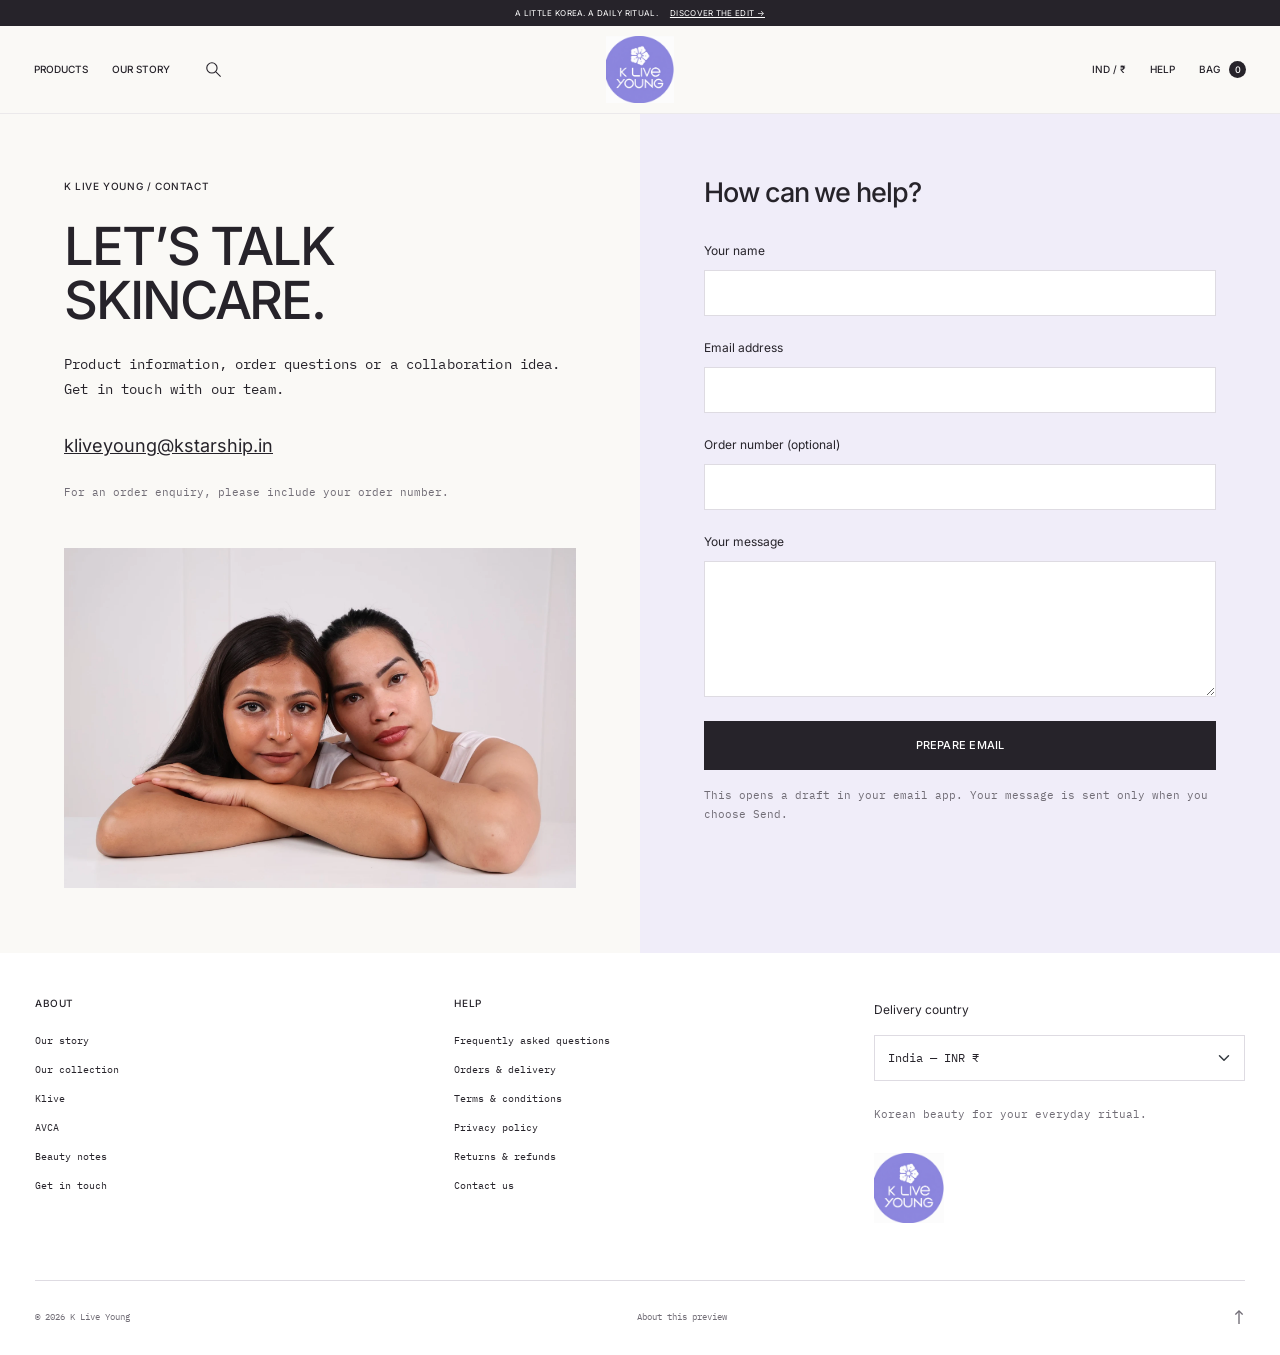
==== contact.html @ 82bd0183 "clients template" ====
<!doctype html>
<html lang="en">
  <head>
    <meta charset="utf-8" />
    <meta name="viewport" content="width=device-width, initial-scale=1" />
    <title>Contact our team | K Live Young</title>
    <meta
      name="description"
      content="Discover Klive and curated Korean beauty. Explore skincare, facial mists and everyday baby-care essentials."
    />
    <link rel="icon" href="assets/images/logo.png" />
    <link rel="stylesheet" href="assets/vendor/bootstrap.min.css" />
    <link rel="stylesheet" href="assets/css/fonts.css" />
    <link rel="stylesheet" href="assets/css/style.css" />
  </head>
  <body id="top" class="">
    <a class="skip-link" href="#main">Skip to content</a>
    <div class="announcement">
      A LITTLE KOREA. A DAILY RITUAL.
      <a href="shop.html">DISCOVER THE EDIT →</a>
    </div>
    <header class="site-header">
      <nav class="navbar container-fluid" aria-label="Main navigation">
        <div class="nav-side">
          <button
            class="nav-link mobile-menu"
            type="button"
            data-bs-toggle="offcanvas"
            data-bs-target="#menuDrawer"
            aria-controls="menuDrawer"
            aria-label="Open menu"
          >
            ☰</button
          ><a class="nav-link desktop-link" href="shop.html">PRODUCTS</a
          ><a class="nav-link desktop-link" href="index.html#our-story"
            >OUR STORY</a
          ><button
            class="icon-button"
            data-bs-toggle="modal"
            data-bs-target="#searchModal"
            aria-label="Search products"
          >
            <svg viewBox="0 0 24 24" aria-hidden="true">
              <circle cx="10" cy="10" r="6.5" />
              <path d="m15 15 6 6" />
            </svg>
          </button>
        </div>
        <a class="brand" href="index.html" aria-label="K Live Young home"
          ><img
            src="assets/images/logo.png"
            alt="K Live Young"
            width="72"
            height="72"
        /></a>
        <div class="nav-side nav-right">
          <span class="region">IND / ₹</span
          ><a class="nav-link account-link" href="contact.html">HELP</a
          ><button
            class="nav-link bag-button"
            data-bs-toggle="offcanvas"
            data-bs-target="#cartDrawer"
            aria-controls="cartDrawer"
          >
            BAG <span class="cart-count">0</span>
          </button>
        </div>
      </nav>
    </header>
    <main id="main" class="contact-page">
      <div class="row g-0">
        <section class="col-lg-6 contact-info">
          <p class="eyebrow">K LIVE YOUNG / CONTACT</p>
          <h1>LET’S TALK<br />SKINCARE.</h1>
          <p class="mono">
            Product information, order questions or a collaboration idea. Get in
            touch with our team.
          </p>
          <a href="mailto:kliveyoung@kstarship.in">kliveyoung@kstarship.in</a>
          <p class="small-copy mt-4">
            For an order enquiry, please include your order number.
          </p>
          <img
            src="assets/images/IMG_0144.webp"
            alt="K Live Young campaign"
            class="contact-photo"
            loading="lazy"
          />
        </section>
        <section class="col-lg-6 contact-form-wrap">
          <h2>How can we help?</h2>
          <form id="contactForm">
            <label for="contactName">Your name</label
            ><input
              id="contactName"
              class="form-control"
              autocomplete="name"
              maxlength="100"
              required
            /><label for="contactEmail">Email address</label
            ><input
              id="contactEmail"
              class="form-control"
              type="email"
              autocomplete="email"
              maxlength="200"
              required
            /><label for="contactOrder">Order number (optional)</label
            ><input
              id="contactOrder"
              class="form-control"
              maxlength="80"
            /><label for="contactMessage">Your message</label
            ><textarea
              id="contactMessage"
              class="form-control"
              rows="6"
              maxlength="2000"
              required
            ></textarea
            ><button class="btn btn-dark w-100 mt-4" type="submit">
              PREPARE EMAIL
            </button>
            <p class="small-copy mt-3">
              This opens a draft in your email app. Your message is sent only
              when you choose Send.
            </p>
            <p id="contactStatus" role="status"></p>
          </form>
        </section>
      </div>
    </main>
    <footer class="site-footer">
      <div class="row g-5">
        <div class="col-6 col-lg-4">
          <h2 class="eyebrow">ABOUT</h2>
          <ul class="footer-links">
            <li><a href="index.html#our-story">Our story</a></li>
            <li><a href="shop.html">Our collection</a></li>
            <li><a href="shop.html?brand=KLIVE">Klive</a></li>
            <li><a href="shop.html?brand=AVCA">AVCA</a></li>
            <li><a href="index.html#beauty-notes">Beauty notes</a></li>
            <li><a href="contact.html">Get in touch</a></li>
          </ul>
        </div>
        <div class="col-6 col-lg-4">
          <h2 class="eyebrow">HELP</h2>
          <ul class="footer-links">
            <li>
              <a href="product.html#product-faq">Frequently asked questions</a>
            </li>
            <li><button data-info="shipping">Orders & delivery</button></li>
            <li><button data-info="terms">Terms & conditions</button></li>
            <li><button data-info="privacy">Privacy policy</button></li>
            <li><button data-info="returns">Returns & refunds</button></li>
            <li><a href="contact.html">Contact us</a></li>
          </ul>
        </div>
        <div class="col-12 col-lg-4">
          <label for="country" class="mb-3">Delivery country</label
          ><select
            id="country"
            class="form-select"
            aria-label="Delivery country"
          >
            <option>India — INR ₹</option>
          </select>
          <p class="small-copy mt-4">Korean beauty for your everyday ritual.</p>
          <a href="index.html" class="footer-logo"
            ><img
              src="assets/images/logo.png"
              alt="K Live Young"
              width="70"
              height="70"
              loading="lazy"
          /></a>
        </div>
      </div>
      <div class="footer-bottom">
        <span>© <span data-year>2026</span> K Live Young</span
        ><button data-info="prototype">About this preview</button
        ><a href="#top" aria-label="Back to top">↑</a>
      </div>
    </footer>
    <div
      class="offcanvas offcanvas-start"
      tabindex="-1"
      id="menuDrawer"
      aria-labelledby="menuTitle"
    >
      <div class="offcanvas-header">
        <h2 class="offcanvas-title" id="menuTitle">Explore K Live Young</h2>
        <button
          class="btn-close"
          data-bs-dismiss="offcanvas"
          aria-label="Close menu"
        ></button>
      </div>
      <div class="offcanvas-body menu-links">
        <a href="shop.html">Shop all</a
        ><a href="shop.html?category=Face%20care">Face care</a
        ><a href="shop.html?category=Mists%20%26%20toners">Mists & toners</a
        ><a href="shop.html?category=Baby%20care">Baby care</a
        ><a href="index.html#our-story">Our story</a
        ><a href="contact.html">Contact</a>
      </div>
    </div>
    <div
      class="offcanvas offcanvas-end"
      tabindex="-1"
      id="cartDrawer"
      aria-labelledby="cartTitle"
    >
      <div class="offcanvas-header">
        <h2 id="cartTitle" class="offcanvas-title">
          Your bag <span class="cart-count">0</span>
        </h2>
        <button
          class="btn-close"
          data-bs-dismiss="offcanvas"
          aria-label="Close bag"
        ></button>
      </div>
      <div class="offcanvas-body d-flex flex-column">
        <div id="cartItems"></div>
        <div class="cart-summary mt-auto">
          <div class="d-flex justify-content-between py-3">
            <span>Subtotal</span><strong id="cartTotal">₹0</strong>
          </div>
          <p class="small-copy">Shipping calculated at checkout.</p>
          <button id="checkoutButton" class="btn btn-dark w-100">
            CONTINUE TO CHECKOUT
          </button>
          <p
            class="cart-notice small-copy"
            id="checkoutNotice"
            role="status"
          ></p>
        </div>
      </div>
    </div>
    <div
      class="modal fade"
      id="searchModal"
      tabindex="-1"
      aria-labelledby="searchTitle"
      aria-hidden="true"
    >
      <div class="modal-dialog modal-lg">
        <div class="modal-content">
          <div class="modal-header">
            <h2 id="searchTitle" class="modal-title fs-5">
              Find your everyday essentials
            </h2>
            <button
              class="btn-close"
              data-bs-dismiss="modal"
              aria-label="Close search"
            ></button>
          </div>
          <div class="modal-body">
            <label for="searchInput" class="visually-hidden"
              >Search products or brands</label
            ><input
              id="searchInput"
              type="search"
              class="form-control"
              placeholder="Search products or brands…"
              autocomplete="off"
            />
            <div id="searchResults" class="mt-4" aria-live="polite"></div>
          </div>
        </div>
      </div>
    </div>
    <div
      class="modal fade"
      id="infoModal"
      tabindex="-1"
      aria-labelledby="infoTitle"
      aria-hidden="true"
    >
      <div class="modal-dialog modal-dialog-centered">
        <div class="modal-content">
          <div class="modal-header">
            <h2 id="infoTitle" class="modal-title fs-5"></h2>
            <button
              class="btn-close"
              data-bs-dismiss="modal"
              aria-label="Close information"
            ></button>
          </div>
          <div class="modal-body"><p id="infoText" class="small-copy"></p></div>
        </div>
      </div>
    </div>
    <div class="toast-container position-fixed bottom-0 end-0 p-3">
      <div id="cartToast" class="toast" role="status" aria-live="polite">
        <div class="toast-body d-flex justify-content-between">
          <span>Added to your bag.</span
          ><button
            class="btn-close ms-3"
            data-bs-dismiss="toast"
            aria-label="Dismiss notification"
          ></button>
        </div>
      </div>
    </div>
    <script src="assets/vendor/bootstrap.bundle.min.js"></script>
    <script src="assets/js/catalog.js"></script>
    <script src="assets/js/app.js"></script>
  </body>
</html>
---- assets/css/fonts.css ----
@font-face {
  font-family: 'Inter';
  font-style: normal;
  font-weight: 400;
  font-display: swap;
  src: url(../fonts/inter-UcCO3FwrK3iLTeHuS_nVMrMxCp50SjIw2boKoduKmMEVuLyfMZg.ttf) format('truetype');
}
@font-face {
  font-family: 'Inter';
  font-style: normal;
  font-weight: 500;
  font-display: swap;
  src: url(../fonts/inter-UcCO3FwrK3iLTeHuS_nVMrMxCp50SjIw2boKoduKmMEVuI6fMZg.ttf) format('truetype');
}
@font-face {
  font-family: 'Inter';
  font-style: normal;
  font-weight: 600;
  font-display: swap;
  src: url(../fonts/inter-UcCO3FwrK3iLTeHuS_nVMrMxCp50SjIw2boKoduKmMEVuGKYMZg.ttf) format('truetype');
}

@font-face {
  font-family: 'IBM Plex Mono';
  font-style: normal;
  font-weight: 400;
  font-display: swap;
  src: url(../fonts/plex-mono--F63fjptAgt5VM-kVkqdyU8n5ig.ttf) format('truetype');
}
@font-face {
  font-family: 'IBM Plex Mono';
  font-style: normal;
  font-weight: 500;
  font-display: swap;
  src: url(../fonts/plex-mono--F6qfjptAgt5VM-kVkqdyU8n3twJ8lc.ttf) format('truetype');
}
---- assets/css/style.css ----
/* K LIVE YOUNG — EDITORIAL BOOTSTRAP THEME
   Change these design tokens to restyle the whole website. */
:root{--paper:#faf9f6;--white:#fff;--ink:#26232a;--muted:#716d76;--lavender:#f0edf9;--lavender-strong:#8e82da;--line:#dedbe2;--sans:'Inter',Arial,sans-serif;--mono:'IBM Plex Mono','Courier New',monospace;--bs-body-color:var(--ink);--bs-body-bg:var(--paper)}
*{box-sizing:border-box}html{scroll-behavior:smooth;scroll-padding-top:100px}body{margin:0;font:15px/1.5 var(--sans);background:var(--paper)}a{color:inherit;text-decoration:none}button,input,select,textarea{font:inherit}button{color:inherit}button:focus-visible,a:focus-visible,input:focus-visible,select:focus-visible,textarea:focus-visible{outline:2px solid var(--lavender-strong);outline-offset:4px}button{border:0;background:none}img{max-width:100%;display:block}h1,h2,h3,p{margin:0}p+p{margin-top:1.25rem}h1,h2,h3{font-family:var(--sans);font-weight:500;letter-spacing:-.04em}h1{font-size:clamp(34px,4.1vw,62px);line-height:1.03}h2{font-size:clamp(28px,3vw,46px);line-height:1.04}h3{font-size:15px;line-height:1.35;letter-spacing:-.015em}.mono,.small-copy,.review-count,.footer-links,.breadcrumb-mini{font-family:var(--mono)}.mono{font-size:14px;line-height:1.8;letter-spacing:.01em}.small-copy{font-size:11px;line-height:1.8;color:var(--muted)}.eyebrow{font-size:10px;letter-spacing:.06em;font-weight:500;text-transform:uppercase}.text-link{display:inline-block;font-size:10px;line-height:1.5;border-bottom:1px solid currentColor;padding-bottom:3px;letter-spacing:.035em}.btn{border-radius:0;padding:15px 25px;font-family:var(--sans);font-size:11px;letter-spacing:.02em;font-weight:500}.btn-dark{--bs-btn-bg:var(--ink);--bs-btn-border-color:var(--ink);--bs-btn-hover-bg:#514967;--bs-btn-hover-border-color:#514967;--bs-btn-disabled-bg:var(--muted);--bs-btn-disabled-border-color:var(--muted)}.btn-light{--bs-btn-bg:var(--paper);--bs-btn-border-color:var(--paper);--bs-btn-hover-bg:var(--lavender);--bs-btn-hover-border-color:var(--lavender)}.form-control,.form-select{border-radius:0;border:1px solid var(--line);padding:13px;font-family:var(--mono);font-size:12px;background-color:var(--white)}.form-control:focus,.form-select:focus{border-color:var(--lavender-strong);box-shadow:0 0 0 2px #8e82da22}.skip-link{position:fixed;top:-80px;left:10px;z-index:2000;background:var(--ink);color:white;padding:10px}.skip-link:focus{top:10px}.announcement{background:var(--ink);color:white;min-height:26px;display:flex;gap:12px;justify-content:center;align-items:center;font-size:8px;letter-spacing:.04em;text-align:center;padding:5px 10px}.announcement a{text-decoration:underline}.site-header{position:sticky;top:0;z-index:1020;background:#faf9f6f5;backdrop-filter:blur(12px)}.navbar{height:88px;padding:8px 34px;border-bottom:1px solid #dedbe288;display:grid;grid-template-columns:1fr auto 1fr}.brand img{height:67px;width:69px;object-fit:contain}.nav-side{display:flex;align-items:center;gap:24px}.nav-right{justify-content:flex-end}.nav-link,.region{font-size:10px;font-weight:500;padding:10px 0;color:var(--ink)}.icon-button{padding:10px;line-height:0}.icon-button svg{width:19px;height:19px;fill:none;stroke:currentColor;stroke-width:1.4}.bag-button{white-space:nowrap}.cart-count{display:inline-flex;align-items:center;justify-content:center;font-size:9px;background:var(--ink);color:white;border-radius:50%;min-width:17px;height:17px;margin-left:6px}.mobile-menu{display:none}.hero-home{height:min(83vw,670px);min-height:500px;position:relative;background:var(--lavender)}.hero-image{width:100%;height:100%;object-fit:cover;object-position:50% 35%}.hero-shade{position:absolute;inset:0;background:linear-gradient(90deg,rgba(29,21,45,.35),transparent 65%)}.hero-copy{position:absolute;left:34px;top:44%;color:white;max-width:480px}.hero-copy h1{font-size:clamp(31px,3vw,50px);margin:14px 0 26px}.hero-copy .btn{padding:12px 18px}.hero-index{position:absolute;right:30px;bottom:24px;color:white;font:10px var(--mono)}.brand-intro{padding:48px 20px;text-align:center;font:10px/1.8 var(--mono);letter-spacing:.02em}.section-heading{padding:33px 34px 28px;display:flex;justify-content:space-between;align-items:flex-end;gap:20px}.section-heading h2{font-size:clamp(28px,3.1vw,48px)}.section-heading .text-link{font-size:9px}.best-grid{display:grid;grid-template-columns:repeat(3,minmax(0,1fr));gap:2px}.product-card{min-width:0;background:var(--paper);position:relative}.product-photo{display:block;position:relative;background:#efeeee;overflow:hidden;aspect-ratio:4/5}.product-photo img{width:100%;height:100%;object-fit:contain;transition:transform .55s}.product-photo:hover img{transform:scale(1.025)}.product-label{position:absolute;top:12px;left:14px;font:8px var(--mono);color:var(--ink);background:#faf9f6cc;padding:4px 6px}.product-caption{padding:13px 16px 17px;min-height:125px;display:flex;flex-direction:column;gap:8px}.product-caption h3{font-size:12px;font-weight:500}.product-caption p{font-size:9px}.quick-add{display:flex;justify-content:space-between;align-items:center;border-top:1px solid var(--line);width:100%;font-size:9px;padding:11px 0 0;margin-top:auto}.quick-add span{font-size:18px}.quick-add:hover{color:#6453a5}.campaign-card{position:relative;overflow:hidden;min-height:100%;background:var(--lavender)}.campaign-card>img{width:100%;height:100%;object-fit:cover;object-position:50% 25%;transition:transform 1s}.campaign-card:hover>img{transform:scale(1.03)}.campaign-caption{position:absolute;left:12px;right:12px;bottom:12px;background:var(--paper);padding:15px;display:flex;justify-content:space-between;gap:12px;font-size:9px}.collection-banner{height:300px;position:relative;margin-top:36px;overflow:hidden;background:var(--lavender)}.collection-banner>img{position:absolute;inset:0;width:100%;height:100%;object-fit:cover;object-position:50% 50%;filter:brightness(.8)}.banner-copy{position:absolute;inset:0;display:flex;align-items:center;justify-content:center;flex-direction:column;color:white;text-align:center;padding:24px;gap:13px;background:#28203335}.banner-copy h2{font-size:32px}.banner-copy .small-copy{color:white}.banner-copy .btn{margin-top:9px}.product-rail,.category-rail{display:grid;gap:17px;padding:0 34px 34px;overflow:auto;scroll-snap-type:x mandatory}.five-up{grid-template-columns:repeat(5,minmax(0,1fr))}.four-up{grid-template-columns:repeat(4,minmax(0,1fr));gap:2px;padding:0}.product-rail .product-card{scroll-snap-align:start}.five-up .product-photo{aspect-ratio:4/5}.five-up .product-caption{padding:13px 0}.five-up h3{font-size:11px}.discovery-banner{height:620px;position:relative;overflow:hidden;margin-top:30px;background:var(--lavender)}.discovery-image{width:100%;height:100%;object-fit:cover;object-position:50% 36%}.discovery-copy{position:absolute;inset:0;display:flex;align-items:center;justify-content:flex-start;flex-direction:column;padding:65px 20px;background:linear-gradient(180deg,#2d264840,transparent 65%);color:white;text-align:center}.discovery-copy h2{font-size:clamp(25px,3vw,42px);margin:22px 0}.discovery-copy .btn{margin-top:10px}.category-rail{grid-template-columns:repeat(5,minmax(0,1fr));padding-bottom:38px;gap:18px}.category-card img{width:100%;aspect-ratio:4/5;object-fit:cover}.category-card h3{font-size:9px;text-align:center;letter-spacing:0;padding:17px 0}.review-story{background:#fff;margin-top:20px}.review-copy{padding:55px 40px;display:flex;flex-direction:column;min-height:650px}.review-copy h2{font-size:31px;margin:20px 0}.review-empty{margin-top:auto;padding-top:45px}.review-symbol{font-size:35px}.review-empty>p{font-size:14px;margin-top:12px}.review-empty>.small-copy{font-size:11px;max-width:440px;margin:20px 0}.story-image{width:100%;height:650px;object-fit:cover;object-position:50% 24%}.brand-statement{padding:42px 35px 45px;background:white}.brand-statement h2{font-size:24px;margin-bottom:20px}.brand-statement .col-md-6:last-child>p{font-size:15px;max-width:580px;margin-bottom:20px}.editorial-strip{display:grid;grid-template-columns:repeat(4,1fr);gap:2px;padding:0 34px 60px;background:white}.editorial-strip img{width:100%;aspect-ratio:4/5;object-fit:cover;object-position:center}.editorial-strip span{display:block;padding:15px 0;font-size:8px}.site-footer{padding:45px 35px 25px;background:white}.site-footer .eyebrow{margin-bottom:24px}.footer-links{list-style:none;padding:0;font-size:10px;line-height:1.5}.footer-links li{margin:14px 0}.footer-links button{padding:0;text-align:left}.site-footer label{font-size:12px}.footer-logo{display:inline-block;margin-top:28px}.footer-bottom{display:flex;align-items:center;justify-content:space-between;margin-top:50px;padding-top:22px;border-top:1px solid var(--line);font:9px var(--mono);color:var(--muted)}.footer-bottom>a{font-size:20px}.product-main{position:relative}.product-gallery{position:relative;background:#eee}.breadcrumb-mini{position:absolute;top:20px;left:22px;right:22px;font-size:9px;z-index:5;mix-blend-mode:multiply}.carousel-item img{width:100%;height:760px;object-fit:contain;background:#eee}.gallery-arrow{display:flex;align-items:center;justify-content:center;background:white;color:var(--ink);border-radius:50%;width:42px;height:42px}.carousel-control-next,.carousel-control-prev{opacity:1;width:12%}.gallery-thumbs{position:absolute;bottom:15px;left:20px;display:flex;gap:10px;z-index:6}.gallery-thumbs button{padding:0;width:54px;height:60px;border:1px solid transparent;background:white}.gallery-thumbs img{width:100%;height:100%;object-fit:cover}.gallery-thumbs button.active{border:2px solid var(--ink)}.product-info{padding:70px clamp(28px,5.5vw,90px) 35px}.tag-label{display:inline-block;background:var(--lavender);padding:7px;margin-bottom:17px}.product-info h1{font-size:27px;line-height:1.25;letter-spacing:-.025em;margin:22px 0 17px}.review-count{font-size:9px;text-decoration:underline}.product-description{margin-top:34px}.product-info>.mono{font-size:13px;margin-bottom:25px}.quantity-field{width:80px;max-width:80px;padding:8px}.product-add{margin-bottom:24px}.help-card{background:white;padding:20px;margin:0 0 20px}.help-card p{font-size:13px;margin:12px 0}.routine-helper{display:flex;gap:16px;border:1px solid var(--line);padding:12px;align-items:center}.routine-helper>img{width:65px;height:80px;object-fit:contain}.routine-helper p{font-size:13px;margin:7px 0}.purchase-support{display:flex;gap:25px;justify-content:space-between;margin-top:24px;font-size:11px}.purchase-support span,.purchase-support button{font:9px var(--mono);color:var(--muted);padding:0}.attribute-strip{padding:70px 20px;text-align:center;font:15px var(--mono)}.product-details .details-copy{padding:70px 6vw}.details-copy h2{font-size:24px;line-height:1.25;margin-bottom:28px}.details-copy>.mono{font-size:13px;margin-bottom:38px}.panel-image{width:100%;height:100%;min-height:650px;max-height:900px;object-fit:cover;object-position:50% 28%}.accordion{--bs-accordion-bg:transparent;--bs-accordion-border-color:var(--line);--bs-accordion-btn-focus-box-shadow:none;--bs-accordion-active-bg:transparent;--bs-accordion-active-color:var(--ink)}.accordion-button{font-family:var(--sans);font-size:14px;line-height:1.45;padding:22px 0;background:none;border-radius:0!important;box-shadow:none!important;gap:15px}.accordion-button::after{background:none!important;content:'+';font:20px var(--sans);width:auto;height:auto;transform:none!important;margin-left:auto}.accordion-button:not(.collapsed)::after{content:'−'}.accordion-body{padding:0 20px 25px 0}.product-faq{padding:65px 4vw;gap:0}.faq-copy{padding:25px 0 25px 6vw}.faq-copy>.mono{margin-bottom:35px}.question-banner{position:relative;height:660px}.question-banner>img{width:100%;height:100%;object-fit:cover;object-position:50% 28%}.question-content{position:absolute;left:50%;top:50%;transform:translate(-50%,-50%);width:min(90%,660px);padding:45px;background:#faf9f6ed;text-align:center}.question-content h2{font-size:54px}.question-content>p{margin-top:20px}.question-content form{display:flex;margin-top:35px;background:white}.question-content input{border:0}.question-content button{padding:0 20px;font-size:26px}.product-reviews{margin-top:12px;background:white}.reviews-copy{padding:65px 6vw}.reviews-copy h2{font-size:30px;margin-bottom:25px}.reviews-copy .review-empty{padding:90px 0 50px}.brand-end{background:var(--lavender);min-height:500px;display:flex;align-items:center;justify-content:center;text-align:center;flex-direction:column;gap:45px;padding:65px 20px}.brand-end h2{font-size:34px}.brand-end img{object-fit:contain}.sticky-buy{position:fixed;bottom:0;left:0;right:0;z-index:1015;display:flex;justify-content:space-between;align-items:center;background:#fff;border-top:1px solid var(--line);padding:12px 25px;gap:20px;transform:translateY(110%);transition:transform .25s}.sticky-buy.visible{transform:translateY(0)}.sticky-buy>span{font-size:13px}.sticky-buy .btn{min-width:300px;padding:12px 20px}.offcanvas{--bs-offcanvas-width:460px;background:var(--paper)}.offcanvas-title{font-size:20px}.offcanvas-header{padding:25px;border-bottom:1px solid var(--line)}.menu-links{display:flex;flex-direction:column;gap:25px;padding:30px;font-size:23px}.cart-item{display:grid;grid-template-columns:85px 1fr;gap:16px;padding:20px 0;border-bottom:1px solid var(--line)}.cart-item img{width:85px;height:110px;object-fit:contain;background:#eee}.cart-item h3{font-size:13px}.cart-item .price{font:12px var(--mono);margin-top:8px}.cart-controls{display:flex;align-items:center;gap:15px;margin-top:12px}.cart-controls button{padding:4px 8px;border:1px solid var(--line);font-size:12px}.cart-remove{font-size:10px!important;margin-left:auto}.cart-notice{margin-top:15px;color:var(--ink)}.cart-empty{padding:40px 5px;font:14px var(--mono)}.modal-content{border:0;border-radius:0;background:var(--paper)}.modal-header{padding:25px;border-bottom-color:var(--line)}.modal-body{padding:25px}.search-result{display:flex;align-items:center;gap:20px;padding:16px 0;border-bottom:1px solid var(--line)}.search-result img{width:60px;height:75px;object-fit:contain;background:#eee}.search-result h3{font-size:14px}.search-result p{font:11px var(--mono);margin-top:8px}.toast{border-radius:0;background:var(--ink);color:white}.toast .btn-close{filter:invert(1)}.shop-heading{padding:70px 35px;background:var(--lavender)}.shop-heading h1{margin:25px 0}.shop-heading>.mono{font-size:13px}.shop-toolbar{padding:30px 35px;display:flex;justify-content:space-between;gap:20px}.shop-toolbar>div{display:flex;gap:15px}.shop-toolbar .form-select{max-width:220px;width:210px}.collection-count{padding:0 35px 20px}.collection-grid{display:grid;grid-template-columns:repeat(3,minmax(0,1fr));gap:2px;padding-bottom:50px}.empty-message{padding:70px 35px}.contact-info{padding:65px 5vw}.contact-info h1{margin:25px 0}.contact-info>.mono{margin-bottom:30px}.contact-info>a{font-size:18px;text-decoration:underline;overflow-wrap:anywhere}.contact-photo{margin-top:45px;width:100%;height:340px;object-fit:cover;object-position:center}.contact-form-wrap{padding:65px 5vw;background:var(--lavender)}.contact-form-wrap h2{font-size:27px;margin-bottom:35px}.contact-form-wrap label{font-size:12px;display:block;margin:23px 0 10px}#contactStatus{font:12px var(--mono);margin-top:20px}
@media(min-width:1600px){.hero-home{height:760px}.carousel-item img{height:880px}}
@media(max-width:991px){.nav-side{gap:14px}.navbar{padding:8px 22px}.product-info{padding:45px 35px}.carousel-item img{height:650px}.product-main .product-gallery{margin-bottom:0}.five-up{grid-template-columns:repeat(5,minmax(180px,1fr))}.category-rail{grid-template-columns:repeat(5,minmax(180px,1fr))}.product-info h1{font-size:30px}.product-main .product-info{max-width:680px;margin:auto}.hero-home{min-height:520px;height:70vw}.section-heading h2{font-size:37px}.panel-image{min-height:570px}.product-faq{padding:40px 25px}.faq-copy{padding-left:35px}.review-copy{padding:35px 25px}.story-image{height:610px}.editorial-strip{padding:0 22px 35px}.section-heading{padding-left:22px;padding-right:22px}.product-rail:not(.four-up),.category-rail{padding-left:22px;padding-right:22px}}
@media(max-width:767px){html{scroll-padding-top:85px}.announcement{font-size:7px;gap:7px}.announcement a{display:none}.navbar{height:78px;padding:7px 15px}.brand img{height:59px;width:61px}.nav-side{gap:9px}.desktop-link,.region,.account-link{display:none}.mobile-menu{display:block;font-size:20px}.nav-link{font-size:9px}.icon-button svg{width:17px;height:17px}.hero-home{height:610px;min-height:0}.hero-image{object-position:54% 35%}.hero-shade{background:linear-gradient(0deg,#1c173b70,transparent 80%)}.hero-copy{left:20px;top:auto;bottom:60px;max-width:310px}.hero-copy h1{font-size:35px}.hero-copy .btn{font-size:9px}.hero-index{right:18px;bottom:20px}.brand-intro{padding:28px 20px;font-size:8px}.section-heading{padding:28px 20px 23px;align-items:flex-end}.section-heading h2{font-size:32px}.section-heading>.text-link{font-size:8px;max-width:110px}.best-grid{grid-template-columns:repeat(2,minmax(0,1fr))}.best-grid>.campaign-card{grid-column:1/-1;height:450px}.best-grid>.product-card .product-caption{padding:12px;min-height:160px}.product-photo{aspect-ratio:3/4}.product-caption{padding:12px 10px;min-height:165px}.product-caption h3{font-size:12px}.product-caption p{font-size:9px}.product-label{font-size:7px;top:10px;left:8px;padding:4px}.collection-banner{height:300px;margin-top:24px}.banner-copy h2{font-size:27px}.five-up{grid-template-columns:repeat(5, minmax(165px,44vw));gap:12px;padding:0 20px 20px!important}.four-up{grid-template-columns:repeat(4,minmax(175px,46vw));padding-bottom:20px;gap:2px}.five-up .product-caption{padding:12px 0;min-height:170px}.category-rail{grid-template-columns:repeat(5,minmax(165px,43vw));gap:12px;padding:0 20px 20px!important}.category-card h3{font-size:9px}.discovery-banner{height:570px;margin-top:15px}.discovery-copy{padding-top:45px}.discovery-copy h2{font-size:28px}.discovery-image{object-position:50% 25%}.review-copy{min-height:470px;padding:35px 20px}.review-copy h2{font-size:31px}.review-empty{padding-top:35px}.story-image{height:460px;object-position:50% 25%}.brand-statement{padding:35px 20px}.brand-statement .eyebrow{margin-bottom:30px}.brand-statement h2{font-size:25px}.brand-statement .col-md-6:last-child>p{font-size:14px}.editorial-strip{grid-template-columns:repeat(2,1fr);padding:0 20px 20px;gap:18px 12px}.editorial-strip span{font-size:8px}.site-footer{padding:35px 20px 20px}.footer-links{font-size:10px}.footer-bottom{gap:15px;font-size:8px;margin-top:35px}.carousel-item img{height:510px}.gallery-thumbs{bottom:12px;left:15px;gap:7px}.gallery-thumbs button{width:44px;height:51px}.breadcrumb-mini{top:14px;left:15px;font-size:8px}.product-info{padding:35px 20px!important}.product-info h1{font-size:27px}.product-description{margin-top:25px}.product-info>.mono{font-size:13px}.attribute-strip{padding:40px 20px;font-size:12px;line-height:2}.product-details{flex-direction:column-reverse}.product-details .details-copy{padding:35px 20px}.details-copy h2{font-size:25px}.panel-image{height:500px;min-height:0;max-height:none}.product-faq{padding:0}.product-faq .faq-copy{padding:35px 20px}.faq-copy>.mono{font-size:13px}.accordion-button{font-size:14px;padding:21px 0}.question-banner{height:590px}.question-content{padding:32px 20px}.question-content h2{font-size:46px}.question-content>p{font-size:14px}.question-content form{margin-top:28px}.question-content .small-copy{font-size:10px}.product-reviews{flex-direction:column-reverse}.reviews-copy{padding:35px 20px}.reviews-copy h2{font-size:27px}.reviews-copy .review-empty{padding:45px 0 20px}.brand-end{min-height:450px;gap:35px}.brand-end h2{font-size:29px}.sticky-buy{padding:10px 15px;gap:10px}.sticky-buy>span{display:none}.sticky-buy .btn{min-width:0;width:100%;font-size:10px}.offcanvas{--bs-offcanvas-width:min(95vw,460px)}.offcanvas-header{padding:22px 18px}.offcanvas-body{padding:18px}.shop-heading{padding:45px 20px}.shop-heading h1{font-size:42px}.shop-toolbar{padding:20px;flex-direction:column;gap:12px}.shop-toolbar>div{gap:10px}.shop-toolbar .form-select{width:100%;max-width:none}.shop-toolbar>#sortFilter{width:100%}.collection-count{padding:0 20px 20px}.collection-grid{grid-template-columns:repeat(2,minmax(0,1fr))}.contact-info,.contact-form-wrap{padding:40px 20px}.contact-info h1{font-size:43px}.contact-photo{height:320px}.contact-info>a{font-size:16px}.contact-form-wrap h2{font-size:26px}}
@media(prefers-reduced-motion:reduce){*{scroll-behavior:auto!important;transition:none!important;animation:none!important}}

@media(max-width:767px){.site-footer>.row{--bs-gutter-x:24px}}
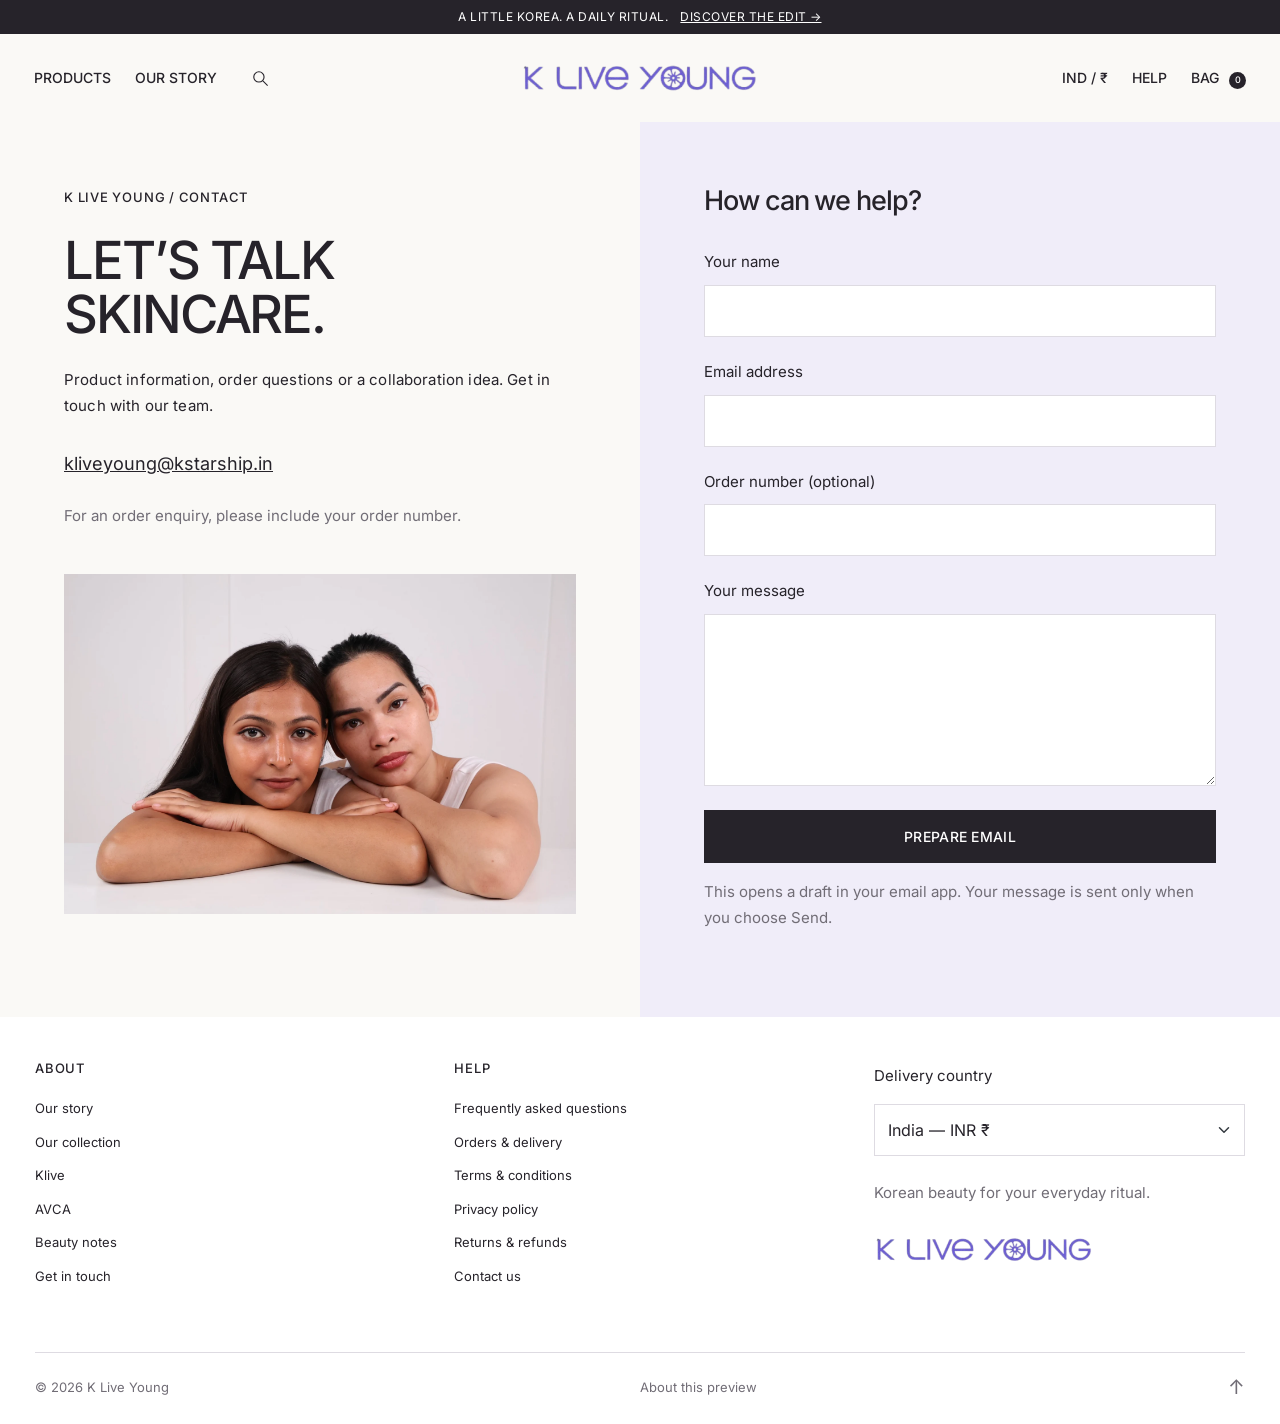
==== commit 7e5476c7: "update" ====
--- a/contact.html
+++ b/contact.html
@@ -48,10 +48,9 @@
         </div>
         <a class="brand" href="index.html" aria-label="K Live Young home"
           ><img
-            src="assets/images/logo.png"
+            src="assets/images/klive-wordmark.svg"
             alt="K Live Young"
-            width="72"
-            height="72"
+            width="240" height="32"
         /></a>
         <div class="nav-side nav-right">
           <span class="region">IND / ₹</span
@@ -168,10 +167,9 @@
           <p class="small-copy mt-4">Korean beauty for your everyday ritual.</p>
           <a href="index.html" class="footer-logo"
             ><img
-              src="assets/images/logo.png"
+              src="assets/images/klive-wordmark.svg"
               alt="K Live Young"
-              width="70"
-              height="70"
+              width="240" height="32"
               loading="lazy"
           /></a>
         </div>
--- a/assets/css/fonts.css
+++ b/assets/css/fonts.css
@@ -19,18 +19,3 @@
   font-display: swap;
   src: url(../fonts/inter-UcCO3FwrK3iLTeHuS_nVMrMxCp50SjIw2boKoduKmMEVuGKYMZg.ttf) format('truetype');
 }
-
-@font-face {
-  font-family: 'IBM Plex Mono';
-  font-style: normal;
-  font-weight: 400;
-  font-display: swap;
-  src: url(../fonts/plex-mono--F63fjptAgt5VM-kVkqdyU8n5ig.ttf) format('truetype');
-}
-@font-face {
-  font-family: 'IBM Plex Mono';
-  font-style: normal;
-  font-weight: 500;
-  font-display: swap;
-  src: url(../fonts/plex-mono--F6qfjptAgt5VM-kVkqdyU8n3twJ8lc.ttf) format('truetype');
-}
--- a/assets/css/style.css
+++ b/assets/css/style.css
@@ -1,10 +1,74 @@
 /* K LIVE YOUNG — EDITORIAL BOOTSTRAP THEME
    Change these design tokens to restyle the whole website. */
-:root{--paper:#faf9f6;--white:#fff;--ink:#26232a;--muted:#716d76;--lavender:#f0edf9;--lavender-strong:#8e82da;--line:#dedbe2;--sans:'Inter',Arial,sans-serif;--mono:'IBM Plex Mono','Courier New',monospace;--bs-body-color:var(--ink);--bs-body-bg:var(--paper)}
-*{box-sizing:border-box}html{scroll-behavior:smooth;scroll-padding-top:100px}body{margin:0;font:15px/1.5 var(--sans);background:var(--paper)}a{color:inherit;text-decoration:none}button,input,select,textarea{font:inherit}button{color:inherit}button:focus-visible,a:focus-visible,input:focus-visible,select:focus-visible,textarea:focus-visible{outline:2px solid var(--lavender-strong);outline-offset:4px}button{border:0;background:none}img{max-width:100%;display:block}h1,h2,h3,p{margin:0}p+p{margin-top:1.25rem}h1,h2,h3{font-family:var(--sans);font-weight:500;letter-spacing:-.04em}h1{font-size:clamp(34px,4.1vw,62px);line-height:1.03}h2{font-size:clamp(28px,3vw,46px);line-height:1.04}h3{font-size:15px;line-height:1.35;letter-spacing:-.015em}.mono,.small-copy,.review-count,.footer-links,.breadcrumb-mini{font-family:var(--mono)}.mono{font-size:14px;line-height:1.8;letter-spacing:.01em}.small-copy{font-size:11px;line-height:1.8;color:var(--muted)}.eyebrow{font-size:10px;letter-spacing:.06em;font-weight:500;text-transform:uppercase}.text-link{display:inline-block;font-size:10px;line-height:1.5;border-bottom:1px solid currentColor;padding-bottom:3px;letter-spacing:.035em}.btn{border-radius:0;padding:15px 25px;font-family:var(--sans);font-size:11px;letter-spacing:.02em;font-weight:500}.btn-dark{--bs-btn-bg:var(--ink);--bs-btn-border-color:var(--ink);--bs-btn-hover-bg:#514967;--bs-btn-hover-border-color:#514967;--bs-btn-disabled-bg:var(--muted);--bs-btn-disabled-border-color:var(--muted)}.btn-light{--bs-btn-bg:var(--paper);--bs-btn-border-color:var(--paper);--bs-btn-hover-bg:var(--lavender);--bs-btn-hover-border-color:var(--lavender)}.form-control,.form-select{border-radius:0;border:1px solid var(--line);padding:13px;font-family:var(--mono);font-size:12px;background-color:var(--white)}.form-control:focus,.form-select:focus{border-color:var(--lavender-strong);box-shadow:0 0 0 2px #8e82da22}.skip-link{position:fixed;top:-80px;left:10px;z-index:2000;background:var(--ink);color:white;padding:10px}.skip-link:focus{top:10px}.announcement{background:var(--ink);color:white;min-height:26px;display:flex;gap:12px;justify-content:center;align-items:center;font-size:8px;letter-spacing:.04em;text-align:center;padding:5px 10px}.announcement a{text-decoration:underline}.site-header{position:sticky;top:0;z-index:1020;background:#faf9f6f5;backdrop-filter:blur(12px)}.navbar{height:88px;padding:8px 34px;border-bottom:1px solid #dedbe288;display:grid;grid-template-columns:1fr auto 1fr}.brand img{height:67px;width:69px;object-fit:contain}.nav-side{display:flex;align-items:center;gap:24px}.nav-right{justify-content:flex-end}.nav-link,.region{font-size:10px;font-weight:500;padding:10px 0;color:var(--ink)}.icon-button{padding:10px;line-height:0}.icon-button svg{width:19px;height:19px;fill:none;stroke:currentColor;stroke-width:1.4}.bag-button{white-space:nowrap}.cart-count{display:inline-flex;align-items:center;justify-content:center;font-size:9px;background:var(--ink);color:white;border-radius:50%;min-width:17px;height:17px;margin-left:6px}.mobile-menu{display:none}.hero-home{height:min(83vw,670px);min-height:500px;position:relative;background:var(--lavender)}.hero-image{width:100%;height:100%;object-fit:cover;object-position:50% 35%}.hero-shade{position:absolute;inset:0;background:linear-gradient(90deg,rgba(29,21,45,.35),transparent 65%)}.hero-copy{position:absolute;left:34px;top:44%;color:white;max-width:480px}.hero-copy h1{font-size:clamp(31px,3vw,50px);margin:14px 0 26px}.hero-copy .btn{padding:12px 18px}.hero-index{position:absolute;right:30px;bottom:24px;color:white;font:10px var(--mono)}.brand-intro{padding:48px 20px;text-align:center;font:10px/1.8 var(--mono);letter-spacing:.02em}.section-heading{padding:33px 34px 28px;display:flex;justify-content:space-between;align-items:flex-end;gap:20px}.section-heading h2{font-size:clamp(28px,3.1vw,48px)}.section-heading .text-link{font-size:9px}.best-grid{display:grid;grid-template-columns:repeat(3,minmax(0,1fr));gap:2px}.product-card{min-width:0;background:var(--paper);position:relative}.product-photo{display:block;position:relative;background:#efeeee;overflow:hidden;aspect-ratio:4/5}.product-photo img{width:100%;height:100%;object-fit:contain;transition:transform .55s}.product-photo:hover img{transform:scale(1.025)}.product-label{position:absolute;top:12px;left:14px;font:8px var(--mono);color:var(--ink);background:#faf9f6cc;padding:4px 6px}.product-caption{padding:13px 16px 17px;min-height:125px;display:flex;flex-direction:column;gap:8px}.product-caption h3{font-size:12px;font-weight:500}.product-caption p{font-size:9px}.quick-add{display:flex;justify-content:space-between;align-items:center;border-top:1px solid var(--line);width:100%;font-size:9px;padding:11px 0 0;margin-top:auto}.quick-add span{font-size:18px}.quick-add:hover{color:#6453a5}.campaign-card{position:relative;overflow:hidden;min-height:100%;background:var(--lavender)}.campaign-card>img{width:100%;height:100%;object-fit:cover;object-position:50% 25%;transition:transform 1s}.campaign-card:hover>img{transform:scale(1.03)}.campaign-caption{position:absolute;left:12px;right:12px;bottom:12px;background:var(--paper);padding:15px;display:flex;justify-content:space-between;gap:12px;font-size:9px}.collection-banner{height:300px;position:relative;margin-top:36px;overflow:hidden;background:var(--lavender)}.collection-banner>img{position:absolute;inset:0;width:100%;height:100%;object-fit:cover;object-position:50% 50%;filter:brightness(.8)}.banner-copy{position:absolute;inset:0;display:flex;align-items:center;justify-content:center;flex-direction:column;color:white;text-align:center;padding:24px;gap:13px;background:#28203335}.banner-copy h2{font-size:32px}.banner-copy .small-copy{color:white}.banner-copy .btn{margin-top:9px}.product-rail,.category-rail{display:grid;gap:17px;padding:0 34px 34px;overflow:auto;scroll-snap-type:x mandatory}.five-up{grid-template-columns:repeat(5,minmax(0,1fr))}.four-up{grid-template-columns:repeat(4,minmax(0,1fr));gap:2px;padding:0}.product-rail .product-card{scroll-snap-align:start}.five-up .product-photo{aspect-ratio:4/5}.five-up .product-caption{padding:13px 0}.five-up h3{font-size:11px}.discovery-banner{height:620px;position:relative;overflow:hidden;margin-top:30px;background:var(--lavender)}.discovery-image{width:100%;height:100%;object-fit:cover;object-position:50% 36%}.discovery-copy{position:absolute;inset:0;display:flex;align-items:center;justify-content:flex-start;flex-direction:column;padding:65px 20px;background:linear-gradient(180deg,#2d264840,transparent 65%);color:white;text-align:center}.discovery-copy h2{font-size:clamp(25px,3vw,42px);margin:22px 0}.discovery-copy .btn{margin-top:10px}.category-rail{grid-template-columns:repeat(5,minmax(0,1fr));padding-bottom:38px;gap:18px}.category-card img{width:100%;aspect-ratio:4/5;object-fit:cover}.category-card h3{font-size:9px;text-align:center;letter-spacing:0;padding:17px 0}.review-story{background:#fff;margin-top:20px}.review-copy{padding:55px 40px;display:flex;flex-direction:column;min-height:650px}.review-copy h2{font-size:31px;margin:20px 0}.review-empty{margin-top:auto;padding-top:45px}.review-symbol{font-size:35px}.review-empty>p{font-size:14px;margin-top:12px}.review-empty>.small-copy{font-size:11px;max-width:440px;margin:20px 0}.story-image{width:100%;height:650px;object-fit:cover;object-position:50% 24%}.brand-statement{padding:42px 35px 45px;background:white}.brand-statement h2{font-size:24px;margin-bottom:20px}.brand-statement .col-md-6:last-child>p{font-size:15px;max-width:580px;margin-bottom:20px}.editorial-strip{display:grid;grid-template-columns:repeat(4,1fr);gap:2px;padding:0 34px 60px;background:white}.editorial-strip img{width:100%;aspect-ratio:4/5;object-fit:cover;object-position:center}.editorial-strip span{display:block;padding:15px 0;font-size:8px}.site-footer{padding:45px 35px 25px;background:white}.site-footer .eyebrow{margin-bottom:24px}.footer-links{list-style:none;padding:0;font-size:10px;line-height:1.5}.footer-links li{margin:14px 0}.footer-links button{padding:0;text-align:left}.site-footer label{font-size:12px}.footer-logo{display:inline-block;margin-top:28px}.footer-bottom{display:flex;align-items:center;justify-content:space-between;margin-top:50px;padding-top:22px;border-top:1px solid var(--line);font:9px var(--mono);color:var(--muted)}.footer-bottom>a{font-size:20px}.product-main{position:relative}.product-gallery{position:relative;background:#eee}.breadcrumb-mini{position:absolute;top:20px;left:22px;right:22px;font-size:9px;z-index:5;mix-blend-mode:multiply}.carousel-item img{width:100%;height:760px;object-fit:contain;background:#eee}.gallery-arrow{display:flex;align-items:center;justify-content:center;background:white;color:var(--ink);border-radius:50%;width:42px;height:42px}.carousel-control-next,.carousel-control-prev{opacity:1;width:12%}.gallery-thumbs{position:absolute;bottom:15px;left:20px;display:flex;gap:10px;z-index:6}.gallery-thumbs button{padding:0;width:54px;height:60px;border:1px solid transparent;background:white}.gallery-thumbs img{width:100%;height:100%;object-fit:cover}.gallery-thumbs button.active{border:2px solid var(--ink)}.product-info{padding:70px clamp(28px,5.5vw,90px) 35px}.tag-label{display:inline-block;background:var(--lavender);padding:7px;margin-bottom:17px}.product-info h1{font-size:27px;line-height:1.25;letter-spacing:-.025em;margin:22px 0 17px}.review-count{font-size:9px;text-decoration:underline}.product-description{margin-top:34px}.product-info>.mono{font-size:13px;margin-bottom:25px}.quantity-field{width:80px;max-width:80px;padding:8px}.product-add{margin-bottom:24px}.help-card{background:white;padding:20px;margin:0 0 20px}.help-card p{font-size:13px;margin:12px 0}.routine-helper{display:flex;gap:16px;border:1px solid var(--line);padding:12px;align-items:center}.routine-helper>img{width:65px;height:80px;object-fit:contain}.routine-helper p{font-size:13px;margin:7px 0}.purchase-support{display:flex;gap:25px;justify-content:space-between;margin-top:24px;font-size:11px}.purchase-support span,.purchase-support button{font:9px var(--mono);color:var(--muted);padding:0}.attribute-strip{padding:70px 20px;text-align:center;font:15px var(--mono)}.product-details .details-copy{padding:70px 6vw}.details-copy h2{font-size:24px;line-height:1.25;margin-bottom:28px}.details-copy>.mono{font-size:13px;margin-bottom:38px}.panel-image{width:100%;height:100%;min-height:650px;max-height:900px;object-fit:cover;object-position:50% 28%}.accordion{--bs-accordion-bg:transparent;--bs-accordion-border-color:var(--line);--bs-accordion-btn-focus-box-shadow:none;--bs-accordion-active-bg:transparent;--bs-accordion-active-color:var(--ink)}.accordion-button{font-family:var(--sans);font-size:14px;line-height:1.45;padding:22px 0;background:none;border-radius:0!important;box-shadow:none!important;gap:15px}.accordion-button::after{background:none!important;content:'+';font:20px var(--sans);width:auto;height:auto;transform:none!important;margin-left:auto}.accordion-button:not(.collapsed)::after{content:'−'}.accordion-body{padding:0 20px 25px 0}.product-faq{padding:65px 4vw;gap:0}.faq-copy{padding:25px 0 25px 6vw}.faq-copy>.mono{margin-bottom:35px}.question-banner{position:relative;height:660px}.question-banner>img{width:100%;height:100%;object-fit:cover;object-position:50% 28%}.question-content{position:absolute;left:50%;top:50%;transform:translate(-50%,-50%);width:min(90%,660px);padding:45px;background:#faf9f6ed;text-align:center}.question-content h2{font-size:54px}.question-content>p{margin-top:20px}.question-content form{display:flex;margin-top:35px;background:white}.question-content input{border:0}.question-content button{padding:0 20px;font-size:26px}.product-reviews{margin-top:12px;background:white}.reviews-copy{padding:65px 6vw}.reviews-copy h2{font-size:30px;margin-bottom:25px}.reviews-copy .review-empty{padding:90px 0 50px}.brand-end{background:var(--lavender);min-height:500px;display:flex;align-items:center;justify-content:center;text-align:center;flex-direction:column;gap:45px;padding:65px 20px}.brand-end h2{font-size:34px}.brand-end img{object-fit:contain}.sticky-buy{position:fixed;bottom:0;left:0;right:0;z-index:1015;display:flex;justify-content:space-between;align-items:center;background:#fff;border-top:1px solid var(--line);padding:12px 25px;gap:20px;transform:translateY(110%);transition:transform .25s}.sticky-buy.visible{transform:translateY(0)}.sticky-buy>span{font-size:13px}.sticky-buy .btn{min-width:300px;padding:12px 20px}.offcanvas{--bs-offcanvas-width:460px;background:var(--paper)}.offcanvas-title{font-size:20px}.offcanvas-header{padding:25px;border-bottom:1px solid var(--line)}.menu-links{display:flex;flex-direction:column;gap:25px;padding:30px;font-size:23px}.cart-item{display:grid;grid-template-columns:85px 1fr;gap:16px;padding:20px 0;border-bottom:1px solid var(--line)}.cart-item img{width:85px;height:110px;object-fit:contain;background:#eee}.cart-item h3{font-size:13px}.cart-item .price{font:12px var(--mono);margin-top:8px}.cart-controls{display:flex;align-items:center;gap:15px;margin-top:12px}.cart-controls button{padding:4px 8px;border:1px solid var(--line);font-size:12px}.cart-remove{font-size:10px!important;margin-left:auto}.cart-notice{margin-top:15px;color:var(--ink)}.cart-empty{padding:40px 5px;font:14px var(--mono)}.modal-content{border:0;border-radius:0;background:var(--paper)}.modal-header{padding:25px;border-bottom-color:var(--line)}.modal-body{padding:25px}.search-result{display:flex;align-items:center;gap:20px;padding:16px 0;border-bottom:1px solid var(--line)}.search-result img{width:60px;height:75px;object-fit:contain;background:#eee}.search-result h3{font-size:14px}.search-result p{font:11px var(--mono);margin-top:8px}.toast{border-radius:0;background:var(--ink);color:white}.toast .btn-close{filter:invert(1)}.shop-heading{padding:70px 35px;background:var(--lavender)}.shop-heading h1{margin:25px 0}.shop-heading>.mono{font-size:13px}.shop-toolbar{padding:30px 35px;display:flex;justify-content:space-between;gap:20px}.shop-toolbar>div{display:flex;gap:15px}.shop-toolbar .form-select{max-width:220px;width:210px}.collection-count{padding:0 35px 20px}.collection-grid{display:grid;grid-template-columns:repeat(3,minmax(0,1fr));gap:2px;padding-bottom:50px}.empty-message{padding:70px 35px}.contact-info{padding:65px 5vw}.contact-info h1{margin:25px 0}.contact-info>.mono{margin-bottom:30px}.contact-info>a{font-size:18px;text-decoration:underline;overflow-wrap:anywhere}.contact-photo{margin-top:45px;width:100%;height:340px;object-fit:cover;object-position:center}.contact-form-wrap{padding:65px 5vw;background:var(--lavender)}.contact-form-wrap h2{font-size:27px;margin-bottom:35px}.contact-form-wrap label{font-size:12px;display:block;margin:23px 0 10px}#contactStatus{font:12px var(--mono);margin-top:20px}
-@media(min-width:1600px){.hero-home{height:760px}.carousel-item img{height:880px}}
-@media(max-width:991px){.nav-side{gap:14px}.navbar{padding:8px 22px}.product-info{padding:45px 35px}.carousel-item img{height:650px}.product-main .product-gallery{margin-bottom:0}.five-up{grid-template-columns:repeat(5,minmax(180px,1fr))}.category-rail{grid-template-columns:repeat(5,minmax(180px,1fr))}.product-info h1{font-size:30px}.product-main .product-info{max-width:680px;margin:auto}.hero-home{min-height:520px;height:70vw}.section-heading h2{font-size:37px}.panel-image{min-height:570px}.product-faq{padding:40px 25px}.faq-copy{padding-left:35px}.review-copy{padding:35px 25px}.story-image{height:610px}.editorial-strip{padding:0 22px 35px}.section-heading{padding-left:22px;padding-right:22px}.product-rail:not(.four-up),.category-rail{padding-left:22px;padding-right:22px}}
-@media(max-width:767px){html{scroll-padding-top:85px}.announcement{font-size:7px;gap:7px}.announcement a{display:none}.navbar{height:78px;padding:7px 15px}.brand img{height:59px;width:61px}.nav-side{gap:9px}.desktop-link,.region,.account-link{display:none}.mobile-menu{display:block;font-size:20px}.nav-link{font-size:9px}.icon-button svg{width:17px;height:17px}.hero-home{height:610px;min-height:0}.hero-image{object-position:54% 35%}.hero-shade{background:linear-gradient(0deg,#1c173b70,transparent 80%)}.hero-copy{left:20px;top:auto;bottom:60px;max-width:310px}.hero-copy h1{font-size:35px}.hero-copy .btn{font-size:9px}.hero-index{right:18px;bottom:20px}.brand-intro{padding:28px 20px;font-size:8px}.section-heading{padding:28px 20px 23px;align-items:flex-end}.section-heading h2{font-size:32px}.section-heading>.text-link{font-size:8px;max-width:110px}.best-grid{grid-template-columns:repeat(2,minmax(0,1fr))}.best-grid>.campaign-card{grid-column:1/-1;height:450px}.best-grid>.product-card .product-caption{padding:12px;min-height:160px}.product-photo{aspect-ratio:3/4}.product-caption{padding:12px 10px;min-height:165px}.product-caption h3{font-size:12px}.product-caption p{font-size:9px}.product-label{font-size:7px;top:10px;left:8px;padding:4px}.collection-banner{height:300px;margin-top:24px}.banner-copy h2{font-size:27px}.five-up{grid-template-columns:repeat(5, minmax(165px,44vw));gap:12px;padding:0 20px 20px!important}.four-up{grid-template-columns:repeat(4,minmax(175px,46vw));padding-bottom:20px;gap:2px}.five-up .product-caption{padding:12px 0;min-height:170px}.category-rail{grid-template-columns:repeat(5,minmax(165px,43vw));gap:12px;padding:0 20px 20px!important}.category-card h3{font-size:9px}.discovery-banner{height:570px;margin-top:15px}.discovery-copy{padding-top:45px}.discovery-copy h2{font-size:28px}.discovery-image{object-position:50% 25%}.review-copy{min-height:470px;padding:35px 20px}.review-copy h2{font-size:31px}.review-empty{padding-top:35px}.story-image{height:460px;object-position:50% 25%}.brand-statement{padding:35px 20px}.brand-statement .eyebrow{margin-bottom:30px}.brand-statement h2{font-size:25px}.brand-statement .col-md-6:last-child>p{font-size:14px}.editorial-strip{grid-template-columns:repeat(2,1fr);padding:0 20px 20px;gap:18px 12px}.editorial-strip span{font-size:8px}.site-footer{padding:35px 20px 20px}.footer-links{font-size:10px}.footer-bottom{gap:15px;font-size:8px;margin-top:35px}.carousel-item img{height:510px}.gallery-thumbs{bottom:12px;left:15px;gap:7px}.gallery-thumbs button{width:44px;height:51px}.breadcrumb-mini{top:14px;left:15px;font-size:8px}.product-info{padding:35px 20px!important}.product-info h1{font-size:27px}.product-description{margin-top:25px}.product-info>.mono{font-size:13px}.attribute-strip{padding:40px 20px;font-size:12px;line-height:2}.product-details{flex-direction:column-reverse}.product-details .details-copy{padding:35px 20px}.details-copy h2{font-size:25px}.panel-image{height:500px;min-height:0;max-height:none}.product-faq{padding:0}.product-faq .faq-copy{padding:35px 20px}.faq-copy>.mono{font-size:13px}.accordion-button{font-size:14px;padding:21px 0}.question-banner{height:590px}.question-content{padding:32px 20px}.question-content h2{font-size:46px}.question-content>p{font-size:14px}.question-content form{margin-top:28px}.question-content .small-copy{font-size:10px}.product-reviews{flex-direction:column-reverse}.reviews-copy{padding:35px 20px}.reviews-copy h2{font-size:27px}.reviews-copy .review-empty{padding:45px 0 20px}.brand-end{min-height:450px;gap:35px}.brand-end h2{font-size:29px}.sticky-buy{padding:10px 15px;gap:10px}.sticky-buy>span{display:none}.sticky-buy .btn{min-width:0;width:100%;font-size:10px}.offcanvas{--bs-offcanvas-width:min(95vw,460px)}.offcanvas-header{padding:22px 18px}.offcanvas-body{padding:18px}.shop-heading{padding:45px 20px}.shop-heading h1{font-size:42px}.shop-toolbar{padding:20px;flex-direction:column;gap:12px}.shop-toolbar>div{gap:10px}.shop-toolbar .form-select{width:100%;max-width:none}.shop-toolbar>#sortFilter{width:100%}.collection-count{padding:0 20px 20px}.collection-grid{grid-template-columns:repeat(2,minmax(0,1fr))}.contact-info,.contact-form-wrap{padding:40px 20px}.contact-info h1{font-size:43px}.contact-photo{height:320px}.contact-info>a{font-size:16px}.contact-form-wrap h2{font-size:26px}}
+:root{--paper:#faf9f6;--white:#fff;--ink:#26232a;--muted:#716d76;--lavender:#f0edf9;--lavender-strong:#8e82da;--line:#dedbe2;--sans:'Inter',Arial,sans-serif;--bs-font-sans-serif:var(--sans);--bs-body-font-family:var(--sans);--bs-body-color:var(--ink);--bs-body-bg:var(--paper)}
+*{box-sizing:border-box}html{scroll-behavior:smooth;scroll-padding-top:100px}body{margin:0;font:15px/1.5 var(--sans);background:var(--paper)}a{color:inherit;text-decoration:none}button,input,select,textarea{font:inherit}button{color:inherit}button:focus-visible,a:focus-visible,input:focus-visible,select:focus-visible,textarea:focus-visible{outline:2px solid var(--lavender-strong);outline-offset:4px}button{border:0;background:none}img{max-width:100%;display:block}h1,h2,h3,p{margin:0}p+p{margin-top:1.25rem}h1,h2,h3{font-family:var(--sans);font-weight:500;letter-spacing:-.04em}h1{font-size:clamp(34px,4.1vw,62px);line-height:1.03}h2{font-size:clamp(28px,3vw,46px);line-height:1.04}h3{font-size:15px;line-height:1.35;letter-spacing:-.015em}.mono,.small-copy,.review-count,.footer-links,.breadcrumb-mini{font-family:var(--sans)}.mono{font-size:14px;line-height:1.8;letter-spacing:.01em}.small-copy{font-size:11px;line-height:1.8;color:var(--muted)}.eyebrow{font-size:10px;letter-spacing:.06em;font-weight:500;text-transform:uppercase}.text-link{display:inline-block;font-size:10px;line-height:1.5;border-bottom:1px solid currentColor;padding-bottom:3px;letter-spacing:.035em}.btn{border-radius:0;padding:15px 25px;font-family:var(--sans);font-size:11px;letter-spacing:.02em;font-weight:500}.btn-dark{--bs-btn-bg:var(--ink);--bs-btn-border-color:var(--ink);--bs-btn-hover-bg:#514967;--bs-btn-hover-border-color:#514967;--bs-btn-disabled-bg:var(--muted);--bs-btn-disabled-border-color:var(--muted)}.btn-light{--bs-btn-bg:var(--paper);--bs-btn-border-color:var(--paper);--bs-btn-hover-bg:var(--lavender);--bs-btn-hover-border-color:var(--lavender)}.form-control,.form-select{border-radius:0;border:1px solid var(--line);padding:13px;font-family:var(--sans);font-size:12px;background-color:var(--white)}.form-control:focus,.form-select:focus{border-color:var(--lavender-strong);box-shadow:0 0 0 2px #8e82da22}.skip-link{position:fixed;top:-80px;left:10px;z-index:2000;background:var(--ink);color:white;padding:10px}.skip-link:focus{top:10px}.announcement{background:var(--ink);color:white;min-height:26px;display:flex;gap:12px;justify-content:center;align-items:center;font-size:8px;letter-spacing:.04em;text-align:center;padding:5px 10px}.announcement a{text-decoration:underline}.site-header{position:sticky;top:0;z-index:1020;background:transparent;-webkit-backdrop-filter:none;backdrop-filter:none;transition:background-color .25s ease,box-shadow .25s ease}
+.site-header.is-scrolled{background:rgba(250,249,246,.82);-webkit-backdrop-filter:blur(16px);backdrop-filter:blur(16px);box-shadow:0 1px 0 rgba(35,30,45,.08)}.navbar{height:88px;padding:8px 34px;border-bottom:0;display:grid;grid-template-columns:1fr auto 1fr}.brand img{height:67px;width:69px;object-fit:contain}.nav-side{display:flex;align-items:center;gap:24px}.nav-right{justify-content:flex-end}.nav-link,.region{font-size:10px;font-weight:500;padding:10px 0;color:var(--ink)}.icon-button{padding:10px;line-height:0}.icon-button svg{width:19px;height:19px;fill:none;stroke:currentColor;stroke-width:1.4}.bag-button{white-space:nowrap}.cart-count{display:inline-flex;align-items:center;justify-content:center;font-size:9px;background:var(--ink);color:white;border-radius:50%;min-width:17px;height:17px;margin-left:6px}.mobile-menu{display:none}.hero-home{height:calc(min(83vw,670px) + 50px);min-height:550px;position:relative;background:var(--lavender)}.hero-image{width:100%;height:100%;object-fit:cover;object-position:50% 35%}.hero-shade{position:absolute;inset:0;background:linear-gradient(90deg,rgba(29,21,45,.35),transparent 65%)}.hero-copy{position:absolute;left:34px;top:44%;color:white;max-width:480px}.hero-copy h1{font-size:clamp(31px,3vw,50px);margin:14px 0 26px}.hero-copy .btn{padding:12px 18px}.hero-index{position:absolute;right:30px;bottom:24px;color:white;font:10px var(--sans)}.brand-intro{padding:48px 20px;text-align:center;font:10px/1.8 var(--sans);letter-spacing:.02em}.section-heading{padding:33px 34px 28px;display:flex;justify-content:space-between;align-items:flex-end;gap:20px}.section-heading h2{font-size:clamp(28px,3.1vw,48px)}.section-heading .text-link{font-size:9px}.best-grid{display:grid;grid-template-columns:repeat(3,minmax(0,1fr));gap:2px}.product-card{min-width:0;background:var(--paper);position:relative}.product-photo{display:block;position:relative;background:#efeeee;overflow:hidden;aspect-ratio:4/5}.product-photo img{width:100%;height:100%;object-fit:contain;transition:transform .55s}.product-photo:hover img{transform:scale(1.025)}.product-label{position:absolute;top:12px;left:14px;font:8px var(--sans);color:var(--ink);background:#faf9f6cc;padding:4px 6px}.product-caption{padding:13px 16px 17px;min-height:125px;display:flex;flex-direction:column;gap:8px}.product-caption h3{font-size:12px;font-weight:500}.product-caption p{font-size:9px}.quick-add{display:flex;justify-content:space-between;align-items:center;border-top:1px solid var(--line);width:100%;font-size:9px;padding:11px 0 0;margin-top:auto}.quick-add span{font-size:18px}.quick-add:hover{color:#6453a5}.campaign-card{position:relative;overflow:hidden;min-height:100%;background:var(--lavender)}.campaign-card>img{width:100%;height:100%;object-fit:cover;object-position:50% 25%;transition:transform 1s}.campaign-card:hover>img{transform:scale(1.03)}.campaign-caption{position:absolute;left:12px;right:12px;bottom:12px;background:var(--paper);padding:15px;display:flex;justify-content:space-between;gap:12px;font-size:9px}.collection-banner{height:300px;position:relative;margin-top:36px;overflow:hidden;background:var(--lavender)}.collection-banner>img{position:absolute;inset:0;width:100%;height:100%;object-fit:cover;object-position:50% 50%;filter:brightness(.8)}.banner-copy{position:absolute;inset:0;display:flex;align-items:center;justify-content:center;flex-direction:column;color:white;text-align:center;padding:24px;gap:13px;background:#28203335}.banner-copy h2{font-size:32px}.banner-copy .small-copy{color:white}.banner-copy .btn{margin-top:9px}.product-rail,.category-rail{display:grid;gap:17px;padding:0 34px 34px;overflow:auto;scroll-snap-type:x mandatory}.five-up{grid-template-columns:repeat(5,minmax(0,1fr))}.four-up{grid-template-columns:repeat(4,minmax(0,1fr));gap:2px;padding:0}.product-rail .product-card{scroll-snap-align:start}.five-up .product-photo{aspect-ratio:4/5}.five-up .product-caption{padding:13px 0}.five-up h3{font-size:11px}.discovery-banner{height:620px;position:relative;overflow:hidden;margin-top:30px;background:var(--lavender)}.discovery-image{width:100%;height:100%;object-fit:cover;object-position:50% 36%}.discovery-copy{position:absolute;inset:0;display:flex;align-items:center;justify-content:flex-start;flex-direction:column;padding:65px 20px;background:linear-gradient(180deg,#2d264840,transparent 65%);color:white;text-align:center}.discovery-copy h2{font-size:clamp(25px,3vw,42px);margin:22px 0}.discovery-copy .btn{margin-top:10px}.category-rail{grid-template-columns:repeat(5,minmax(0,1fr));padding-bottom:38px;gap:18px}.category-card img{width:100%;aspect-ratio:4/5;object-fit:cover}.category-card h3{font-size:9px;text-align:center;letter-spacing:0;padding:17px 0}.review-story{background:#fff;margin-top:20px}.review-copy{padding:55px 40px;display:flex;flex-direction:column;min-height:650px}.review-copy h2{font-size:31px;margin:20px 0}.review-empty{margin-top:auto;padding-top:45px}.review-symbol{font-size:35px}.review-empty>p{font-size:14px;margin-top:12px}.review-empty>.small-copy{font-size:11px;max-width:440px;margin:20px 0}.story-image{width:100%;height:650px;object-fit:cover;object-position:50% 24%}.brand-statement{padding:42px 35px 45px;background:white}.brand-statement h2{font-size:24px;margin-bottom:20px}.brand-statement .col-md-6:last-child>p{font-size:15px;max-width:580px;margin-bottom:20px}.editorial-strip{display:grid;grid-template-columns:repeat(4,1fr);gap:2px;padding:0 34px 60px;background:white}.editorial-strip img{width:100%;aspect-ratio:4/5;object-fit:cover;object-position:center}.editorial-strip span{display:block;padding:15px 0;font-size:8px}.site-footer{padding:45px 35px 25px;background:white}.site-footer .eyebrow{margin-bottom:24px}.footer-links{list-style:none;padding:0;font-size:10px;line-height:1.5}.footer-links li{margin:14px 0}.footer-links button{padding:0;text-align:left}.site-footer label{font-size:12px}.footer-logo{display:inline-block;margin-top:28px}.footer-bottom{display:flex;align-items:center;justify-content:space-between;margin-top:50px;padding-top:22px;border-top:1px solid var(--line);font:9px var(--sans);color:var(--muted)}.footer-bottom>a{font-size:20px}.product-main{position:relative}.product-gallery{position:relative;background:#eee}.breadcrumb-mini{position:absolute;top:20px;left:22px;right:22px;font-size:9px;z-index:5;mix-blend-mode:multiply}.carousel-item img{width:100%;height:760px;object-fit:contain;background:#eee}.gallery-arrow{display:flex;align-items:center;justify-content:center;background:white;color:var(--ink);border-radius:50%;width:42px;height:42px}.carousel-control-next,.carousel-control-prev{opacity:1;width:12%}.gallery-thumbs{position:absolute;bottom:15px;left:20px;display:flex;gap:10px;z-index:6}.gallery-thumbs button{padding:0;width:54px;height:60px;border:1px solid transparent;background:white}.gallery-thumbs img{width:100%;height:100%;object-fit:cover}.gallery-thumbs button.active{border:2px solid var(--ink)}.product-info{padding:70px clamp(28px,5.5vw,90px) 35px}.tag-label{display:inline-block;background:var(--lavender);padding:7px;margin-bottom:17px}.product-info h1{font-size:27px;line-height:1.25;letter-spacing:-.025em;margin:22px 0 17px}.review-count{font-size:9px;text-decoration:underline}.product-description{margin-top:34px}.product-info>.mono{font-size:13px;margin-bottom:25px}.quantity-field{width:80px;max-width:80px;padding:8px}.product-add{margin-bottom:24px}.help-card{background:white;padding:20px;margin:0 0 20px}.help-card p{font-size:13px;margin:12px 0}.routine-helper{display:flex;gap:16px;border:1px solid var(--line);padding:12px;align-items:center}.routine-helper>img{width:65px;height:80px;object-fit:contain}.routine-helper p{font-size:13px;margin:7px 0}.purchase-support{display:flex;gap:25px;justify-content:space-between;margin-top:24px;font-size:11px}.purchase-support span,.purchase-support button{font:9px var(--sans);color:var(--muted);padding:0}.attribute-strip{padding:70px 20px;text-align:center;font:15px var(--sans)}.product-details .details-copy{padding:70px 6vw}.details-copy h2{font-size:24px;line-height:1.25;margin-bottom:28px}.details-copy>.mono{font-size:13px;margin-bottom:38px}.panel-image{width:100%;height:100%;min-height:650px;max-height:900px;object-fit:cover;object-position:50% 28%}.accordion{--bs-accordion-bg:transparent;--bs-accordion-border-color:var(--line);--bs-accordion-btn-focus-box-shadow:none;--bs-accordion-active-bg:transparent;--bs-accordion-active-color:var(--ink)}.accordion-button{font-family:var(--sans);font-size:14px;line-height:1.45;padding:22px 0;background:none;border-radius:0!important;box-shadow:none!important;gap:15px}.accordion-button::after{background:none!important;content:'+';font:20px var(--sans);width:auto;height:auto;transform:none!important;margin-left:auto}.accordion-button:not(.collapsed)::after{content:'−'}.accordion-body{padding:0 20px 25px 0}.product-faq{padding:65px 4vw;gap:0}.faq-copy{padding:25px 0 25px 6vw}.faq-copy>.mono{margin-bottom:35px}.question-banner{position:relative;height:660px}.question-banner>img{width:100%;height:100%;object-fit:cover;object-position:50% 28%}.question-content{position:absolute;left:50%;top:50%;transform:translate(-50%,-50%);width:min(90%,660px);padding:45px;background:#faf9f6ed;text-align:center}.question-content h2{font-size:54px}.question-content>p{margin-top:20px}.question-content form{display:flex;margin-top:35px;background:white}.question-content input{border:0}.question-content button{padding:0 20px;font-size:26px}.product-reviews{margin-top:12px;background:white}.reviews-copy{padding:65px 6vw}.reviews-copy h2{font-size:30px;margin-bottom:25px}.reviews-copy .review-empty{padding:90px 0 50px}.brand-end{background:var(--lavender);min-height:500px;display:flex;align-items:center;justify-content:center;text-align:center;flex-direction:column;gap:45px;padding:65px 20px}.brand-end h2{font-size:34px}.brand-end img{object-fit:contain}.sticky-buy{position:fixed;bottom:0;left:0;right:0;z-index:1015;display:flex;justify-content:space-between;align-items:center;background:#fff;border-top:1px solid var(--line);padding:12px 25px;gap:20px;transform:translateY(110%);transition:transform .25s}.sticky-buy.visible{transform:translateY(0)}.sticky-buy>span{font-size:13px}.sticky-buy .btn{min-width:300px;padding:12px 20px}.offcanvas{--bs-offcanvas-width:460px;background:var(--paper)}.offcanvas-title{font-size:20px}.offcanvas-header{padding:25px;border-bottom:1px solid var(--line)}.menu-links{display:flex;flex-direction:column;gap:25px;padding:30px;font-size:23px}.cart-item{display:grid;grid-template-columns:85px 1fr;gap:16px;padding:20px 0;border-bottom:1px solid var(--line)}.cart-item img{width:85px;height:110px;object-fit:contain;background:#eee}.cart-item h3{font-size:13px}.cart-item .price{font:12px var(--sans);margin-top:8px}.cart-controls{display:flex;align-items:center;gap:15px;margin-top:12px}.cart-controls button{padding:4px 8px;border:1px solid var(--line);font-size:12px}.cart-remove{font-size:10px!important;margin-left:auto}.cart-notice{margin-top:15px;color:var(--ink)}.cart-empty{padding:40px 5px;font:14px var(--sans)}.modal-content{border:0;border-radius:0;background:var(--paper)}.modal-header{padding:25px;border-bottom-color:var(--line)}.modal-body{padding:25px}.search-result{display:flex;align-items:center;gap:20px;padding:16px 0;border-bottom:1px solid var(--line)}.search-result img{width:60px;height:75px;object-fit:contain;background:#eee}.search-result h3{font-size:14px}.search-result p{font:11px var(--sans);margin-top:8px}.toast{border-radius:0;background:var(--ink);color:white}.toast .btn-close{filter:invert(1)}.shop-heading{padding:70px 35px;background:var(--lavender)}.shop-heading h1{margin:25px 0}.shop-heading>.mono{font-size:13px}.shop-toolbar{padding:30px 35px;display:flex;justify-content:space-between;gap:20px}.shop-toolbar>div{display:flex;gap:15px}.shop-toolbar .form-select{max-width:220px;width:210px}.collection-count{padding:0 35px 20px}.collection-grid{display:grid;grid-template-columns:repeat(3,minmax(0,1fr));gap:2px;padding-bottom:50px}.empty-message{padding:70px 35px}.contact-info{padding:65px 5vw}.contact-info h1{margin:25px 0}.contact-info>.mono{margin-bottom:30px}.contact-info>a{font-size:18px;text-decoration:underline;overflow-wrap:anywhere}.contact-photo{margin-top:45px;width:100%;height:340px;object-fit:cover;object-position:center}.contact-form-wrap{padding:65px 5vw;background:var(--lavender)}.contact-form-wrap h2{font-size:27px;margin-bottom:35px}.contact-form-wrap label{font-size:12px;display:block;margin:23px 0 10px}#contactStatus{font:12px var(--sans);margin-top:20px}
+@media(min-width:1600px){.hero-home{height:810px}.carousel-item img{height:880px}}
+@media(max-width:991px){.nav-side{gap:14px}.navbar{padding:8px 22px}.product-info{padding:45px 35px}.carousel-item img{height:650px}.product-main .product-gallery{margin-bottom:0}.five-up{grid-template-columns:repeat(5,minmax(180px,1fr))}.category-rail{grid-template-columns:repeat(5,minmax(180px,1fr))}.product-info h1{font-size:30px}.product-main .product-info{max-width:680px;margin:auto}.hero-home{min-height:570px;height:calc(70vw + 50px)}.section-heading h2{font-size:37px}.panel-image{min-height:570px}.product-faq{padding:40px 25px}.faq-copy{padding-left:35px}.review-copy{padding:35px 25px}.story-image{height:610px}.editorial-strip{padding:0 22px 35px}.section-heading{padding-left:22px;padding-right:22px}.product-rail:not(.four-up),.category-rail{padding-left:22px;padding-right:22px}}
+@media(max-width:767px){html{scroll-padding-top:85px}.announcement{font-size:7px;gap:7px}.announcement a{display:none}.navbar{height:78px;padding:7px 15px}.brand img{height:59px;width:61px}.nav-side{gap:9px}.desktop-link,.region,.account-link{display:none}.mobile-menu{display:block;font-size:20px}.nav-link{font-size:9px}.icon-button svg{width:17px;height:17px}.hero-home{height:660px;min-height:0}.hero-image{object-position:54% 35%}.hero-shade{background:linear-gradient(0deg,#1c173b70,transparent 80%)}.hero-copy{left:20px;top:auto;bottom:60px;max-width:310px}.hero-copy h1{font-size:35px}.hero-copy .btn{font-size:9px}.hero-index{right:18px;bottom:20px}.brand-intro{padding:28px 20px;font-size:8px}.section-heading{padding:28px 20px 23px;align-items:flex-end}.section-heading h2{font-size:32px}.section-heading>.text-link{font-size:8px;max-width:110px}.best-grid{grid-template-columns:repeat(2,minmax(0,1fr))}.best-grid>.campaign-card{grid-column:1/-1;height:450px}.best-grid>.product-card .product-caption{padding:12px;min-height:160px}.product-photo{aspect-ratio:3/4}.product-caption{padding:12px 10px;min-height:165px}.product-caption h3{font-size:12px}.product-caption p{font-size:9px}.product-label{font-size:7px;top:10px;left:8px;padding:4px}.collection-banner{height:300px;margin-top:24px}.banner-copy h2{font-size:27px}.five-up{grid-template-columns:repeat(5, minmax(165px,44vw));gap:12px;padding:0 20px 20px!important}.four-up{grid-template-columns:repeat(4,minmax(175px,46vw));padding-bottom:20px;gap:2px}.five-up .product-caption{padding:12px 0;min-height:170px}.category-rail{grid-template-columns:repeat(5,minmax(165px,43vw));gap:12px;padding:0 20px 20px!important}.category-card h3{font-size:9px}.discovery-banner{height:570px;margin-top:15px}.discovery-copy{padding-top:45px}.discovery-copy h2{font-size:28px}.discovery-image{object-position:50% 25%}.review-copy{min-height:470px;padding:35px 20px}.review-copy h2{font-size:31px}.review-empty{padding-top:35px}.story-image{height:460px;object-position:50% 25%}.brand-statement{padding:35px 20px}.brand-statement .eyebrow{margin-bottom:30px}.brand-statement h2{font-size:25px}.brand-statement .col-md-6:last-child>p{font-size:14px}.editorial-strip{grid-template-columns:repeat(2,1fr);padding:0 20px 20px;gap:18px 12px}.editorial-strip span{font-size:8px}.site-footer{padding:35px 20px 20px}.footer-links{font-size:10px}.footer-bottom{gap:15px;font-size:8px;margin-top:35px}.carousel-item img{height:510px}.gallery-thumbs{bottom:12px;left:15px;gap:7px}.gallery-thumbs button{width:44px;height:51px}.breadcrumb-mini{top:14px;left:15px;font-size:8px}.product-info{padding:35px 20px!important}.product-info h1{font-size:27px}.product-description{margin-top:25px}.product-info>.mono{font-size:13px}.attribute-strip{padding:40px 20px;font-size:12px;line-height:2}.product-details{flex-direction:column-reverse}.product-details .details-copy{padding:35px 20px}.details-copy h2{font-size:25px}.panel-image{height:500px;min-height:0;max-height:none}.product-faq{padding:0}.product-faq .faq-copy{padding:35px 20px}.faq-copy>.mono{font-size:13px}.accordion-button{font-size:14px;padding:21px 0}.question-banner{height:590px}.question-content{padding:32px 20px}.question-content h2{font-size:46px}.question-content>p{font-size:14px}.question-content form{margin-top:28px}.question-content .small-copy{font-size:10px}.product-reviews{flex-direction:column-reverse}.reviews-copy{padding:35px 20px}.reviews-copy h2{font-size:27px}.reviews-copy .review-empty{padding:45px 0 20px}.brand-end{min-height:450px;gap:35px}.brand-end h2{font-size:29px}.sticky-buy{padding:10px 15px;gap:10px}.sticky-buy>span{display:none}.sticky-buy .btn{min-width:0;width:100%;font-size:10px}.offcanvas{--bs-offcanvas-width:min(95vw,460px)}.offcanvas-header{padding:22px 18px}.offcanvas-body{padding:18px}.shop-heading{padding:45px 20px}.shop-heading h1{font-size:42px}.shop-toolbar{padding:20px;flex-direction:column;gap:12px}.shop-toolbar>div{gap:10px}.shop-toolbar .form-select{width:100%;max-width:none}.shop-toolbar>#sortFilter{width:100%}.collection-count{padding:0 20px 20px}.collection-grid{grid-template-columns:repeat(2,minmax(0,1fr))}.contact-info,.contact-form-wrap{padding:40px 20px}.contact-info h1{font-size:43px}.contact-photo{height:320px}.contact-info>a{font-size:16px}.contact-form-wrap h2{font-size:26px}}
 @media(prefers-reduced-motion:reduce){*{scroll-behavior:auto!important;transition:none!important;animation:none!important}}
 
 @media(max-width:767px){.site-footer>.row{--bs-gutter-x:24px}}
+
+/* Readable typography and a more focused homepage. */
+body{font-size:16px;line-height:1.65}
+.small-copy,.mono{font-size:15px;line-height:1.75}
+.eyebrow,.text-link,.section-heading .text-link{font-size:13px}
+.btn,.nav-link,.region,.quick-add{font-size:14px}
+.btn,.quick-add{min-height:44px}
+.announcement{font-size:12px;min-height:34px;flex-wrap:wrap}
+.brand-intro{font-size:14px}
+.product-caption{padding:18px;min-height:185px}
+.product-caption h3,.five-up h3{font-size:17px;line-height:1.45}
+.product-caption p{font-size:15px}
+.product-label,.campaign-caption{font-size:12px}
+.footer-links,.footer-bottom,.editorial-strip span{font-size:13px}
+.form-control,.form-select{font-size:16px}
+.site-footer label,.contact-form-wrap label{font-size:15px}
+.hero-copy h1{font-size:clamp(40px,4.5vw,68px)}
+.hero-copy{max-width:650px}
+.hero-copy .btn{font-size:14px}
+.section-heading{padding-top:52px;padding-bottom:30px}
+.section-heading h2{line-height:1.12}
+.section-heading .eyebrow{margin-bottom:14px}
+.family-products{grid-template-columns:repeat(3,minmax(0,1fr))}
+.home-page .category-rail{grid-template-columns:repeat(3,minmax(0,1fr))}
+.category-card h3{font-size:16px}
+.routine-guide{background:#eeeaf5;padding-bottom:45px}
+.routine-steps{display:grid;grid-template-columns:repeat(3,minmax(0,1fr));padding:0 34px;gap:24px}
+.routine-step{display:flex;flex-direction:column;align-items:flex-start;padding:30px;background:var(--paper);border-top:2px solid var(--ink)}
+.step-number{font:13px var(--sans);margin-bottom:30px}
+.routine-step h3{font-size:26px;line-height:1.2;margin-bottom:16px}
+.routine-step p{font-size:16px;line-height:1.75;margin-bottom:28px}
+.routine-step .text-link{margin-top:auto}
+.shopping-help{display:flex;align-items:center;justify-content:space-between;gap:48px;padding:65px 34px;background:var(--lavender)}
+.shopping-help h2{margin:18px 0 24px}
+.shopping-help p:not(.eyebrow){max-width:650px;font-size:18px}
+.help-actions{display:flex;flex-direction:column;align-items:flex-start;gap:24px;flex-shrink:0}
+@media(max-width:767px){
+ .announcement{font-size:11px}.nav-link{font-size:13px}.mobile-menu{font-size:24px}
+ .hero-copy h1{font-size:44px}.hero-copy .btn{font-size:13px}
+ .brand-intro{font-size:13px}.section-heading{padding:36px 20px 24px;flex-wrap:wrap}
+ .section-heading>.text-link{font-size:13px;max-width:none}.section-heading h2{font-size:34px}
+ .product-caption h3,.five-up h3{font-size:16px}.product-caption p{font-size:14px}
+ .best-grid>.product-card .product-caption,.product-caption{min-height:205px}
+ .product-label{font-size:11px}.category-card h3{font-size:14px}
+ .family-products{grid-template-columns:repeat(3,minmax(230px,75vw));padding:0 20px 24px}
+ .home-page .category-rail{grid-template-columns:repeat(3,minmax(200px,65vw))}
+ .routine-steps{grid-template-columns:1fr;padding:0 20px;gap:16px}.routine-step{padding:26px}.step-number{margin-bottom:20px}
+ .shopping-help{padding:40px 20px;flex-direction:column;align-items:flex-start;gap:30px}
+ .footer-links,.footer-bottom,.editorial-strip span{font-size:13px}.footer-bottom{flex-wrap:wrap}
+}
+
+/* Overlay the homepage navigation on the hero without reserving a blank row. */
+.home-page .site-header{margin-bottom:-88px}
+.home-page .site-header:not(.is-scrolled) .nav-link,
+.home-page .site-header:not(.is-scrolled) .region,
+.home-page .site-header:not(.is-scrolled) .icon-button{color:#fff;text-shadow:0 1px 5px rgba(0,0,0,.25)}
+@media(max-width:767px){.home-page .site-header{margin-bottom:-78px}}
+
+/* Supplied horizontal wordmark, framed without the source image's empty space. */
+.brand img{width:240px;height:auto;object-fit:contain}
+.footer-logo img{width:220px;height:auto}
+.brand-end img{width:280px;height:auto}
+@media(max-width:767px){.brand img{width:160px;height:auto}.nav-side{gap:5px}.icon-button{padding:8px}.footer-logo img{width:200px}}
